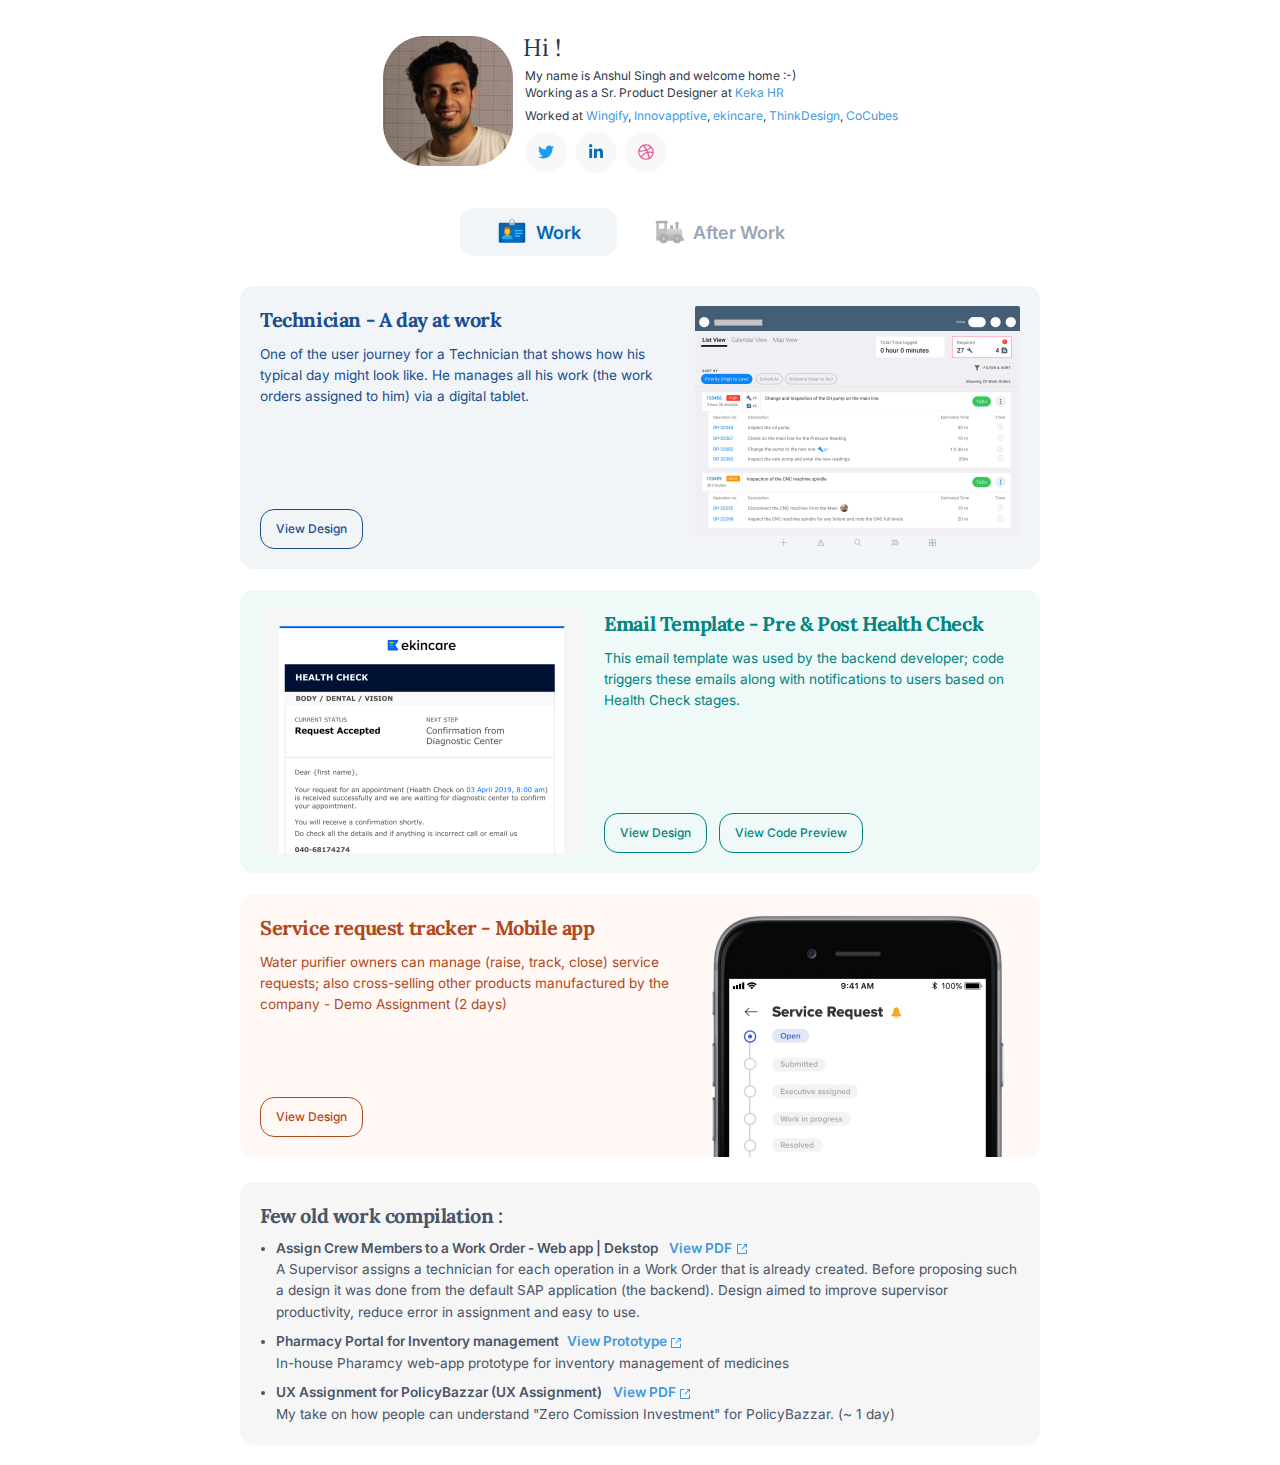
==== index.html @ ecc30ecf "modified font color, tweaked after work section" ====
<!--by Anshul Singh-->
<!--if you find any error in the code, or something odd...do ping me at anshulpro@gmail.com-->

<!DOCTYPE html>
<html>
    <head>
        <meta charset="utf-8">
        <meta http-equiv="X-UA-Compatible" content="IE=edge">
        <title>Anshul Singh</title>
        <meta name="description" content="Personal Website">
        <link rel="stylesheet" href="portfolio.css">
        <link href="design.min.css" rel="stylesheet">
        <meta name="viewport" content="width=device-width, initial-scale=1.0">
        
        <!-- Favicon code -->
        <link rel="apple-touch-icon" sizes="180x180" href="/images/favicon/apple-touch-icon.png">
        <link rel="icon" type="image/png" sizes="32x32" href="/images/favicon/favicon-32x32.png">
        <link rel="icon" type="image/png" sizes="16x16" href="/images/favicon/favicon-16x16.png">
        <link rel="manifest" href="/images/favicon/site.webmanifest">

        <!-- google font files -->
        <link rel="preconnect" href="https://fonts.googleapis.com">
        <link rel="preconnect" href="https://fonts.gstatic.com" crossorigin>
        <link href="https://fonts.googleapis.com/css2?family=Inter:wght@400;500;700&family=Lora:wght@700&display=swap" rel="stylesheet">

        <!-- JS file for scripting -->
        <script src="logic.js"></script>
        
        <!-- Global site tag (gtag.js) - Google Analytics -->
        <script async src="https://www.googletagmanager.com/gtag/js?id=UA-140131807-1"></script>
        <script>
            window.dataLayer = window.dataLayer || [];
            function gtag(){dataLayer.push(arguments);}
            gtag('js', new Date());
            gtag('config', 'UA-140131807-1');
        </script>
    </head>
   
    <body class="disable-select flex flex-col"> 

        <!--Introduction-->
        <section class="flex flex-row p-3 font-normal font-text mt-6 max-w-xl mx-5 self-center">
            <div class="flex-none">
                <img class="rounded-sm" style="height: 130px" src="assets/profile_pic.png">
            </div>
            <div class="flex flex-col ml-3 leading-none">
                <div class="font_lora text-2xl text-gray-800" style="margin-left: -2px;">Hi !</div>
                <div class="font_inter text-xs text-gray-800 mt-2 leading-snug">My name is Anshul Singh <wbr> and welcome home :-)</div>
                <div class="font_inter text-xs text-gray-800 leading-tight">Working as a Sr. Product Designer at <a target="_blank" class="text-blue-500" href="https://www.keka.com/">Keka HR</a>
                </div>
                <div class="font_inter text-xs text-gray-800 leading-tight mt-2">Worked at
                    <a target="_blank" class="text-blue-500" href="https://wingify.com/">Wingify</a>,
                    <a target="_blank" class="text-blue-500" href="https://www.innovapptive.com/">Innovapptive</a>, 
                    <a target="_blank" class="text-blue-500" href="https://www.ekincare.com/">ekincare</a>,
                    <a target="_blank" class="text-blue-500" href="https://think.design/">ThinkDesign</a>, 
                    <a target="_blank" class="text-blue-500" href="https://www.cocubes.com/">CoCubes</a>
                </div>
                <div class="flex flex-row items-center mt-2">
                    <a title="Twitter" target="_blank" class="button_twitter mr-2" href="https://twitter.com/anshulpro"><img class="h-4 w-4" src="assets/twitter.svg"></a>
                    <a title="Linkedin" target="_blank" class="button_linkedin mr-2" href="https://www.linkedin.com/in/anshulpro/"><img class="h-4 w-4" src="assets/linkedin.svg"></a>
                    <a title="Dribbble" target="_blank" class="button_dribbble" href="https://dribbble.com/anshulpro"><img class="h-4 w-4" src="assets/dribbble.svg"></a>
                </div>
            </div>
        </section>
        
        <!--Navigation switch-->
        <div id="nav_parent">
            <div id="work_tab" title="What I do on weekdays" class="tab_active" onclick="make_tab_active('work_tab')">
                <img src="/images/badge_24px.png">
                Work
            </div>
            <div id="afterwork_tab" title="What I do post work and on weekends" class="tab_inactive" onclick="make_tab_active('afterwork_tab')">
                <img src="/images/toy_train_24px.png">
                After Work
            </div>
        </div>

        <!--separator--> 
        <!-- <div class="h-px bg-gray-200"></div> -->
        
        
        <!--Work File-->
        <div id="work_container" class="flex-col items-center" style="display: flex;">

            <!-- New card design - d1 -->
            <div class="card_d1 mt-4 glass_container">
                <div class="flex flex-col">
                    <div class="card_heading_d1">Technician - A day at work</div>
                    <div class="card_content_d1">One of the user journey for a Technician that shows how his typical day might look like. He manages all his work (the work orders assigned to him) via a digital tablet.</div>
                    <a class="mt-auto mr-auto card_button_d1" target="_blank" rel="noopener noreferrer" href="/documents/A Day at Work - Technician.pdf">View Design </a>
                </div>
                <div class="card_image_d1">
                    <img src="/images/technician_thumbnail_1.jpg">
                </div>
            </div>

            <!-- New card design - d2 -->
            <div class="card_d2 mt-4">
                <div class="flex flex-col">
                    <div class="card_heading_d2">Email Template - Pre & Post Health Check</div>
                    <div class="card_content_d2">This email template was used by the backend developer; code triggers these emails along with notifications to users based on Health Check stages.</div>
                    <div class="flex flex-row mt-auto mr-auto">
                        <a class="card_button_d2 mr-3" target="_blank" rel="noopener noreferrer" href="https://www.figma.com/file/MGdmxMxaJiwRLvHV2NPERJhq/Book-Appointment-Mailer?node-id=0%3A1">View Design</a>
                        <a class="card_button_d2" target="_blank" rel="noopener noreferrer" href="https://htmlpreview.github.io/?https://github.com/anshulpro/Health-Check-Template/blob/master/html_mailer_health_check_2.html">View Code Preview</a>
                    </div>
                </div>
                <div class="card_image_d2">
                    <img src="/images/Email_thumbnail_1.jpg">
                </div>
            </div>

            <!-- New card design - d3 -->
            <div class="card_d3 mt-4 glass_container">
                <div class="flex flex-col">
                    <div class="card_heading_d3">Service request tracker - Mobile app</div>
                    <div class="card_content_d3">Water purifier owners can manage (raise, track, close) service requests; also cross-selling other products manufactured by the company - Demo Assignment (2 days)</div>
                    <a class="mt-auto mr-auto card_button_d3" target="_blank" rel="noopener noreferrer" href="/documents/Water Purifier - Anshul Singh.pdf">View Design </a>
                </div>
                <div class="card_image_d3">
                    <!-- <img src="/images/mobile_app_thumbnail_1.jpg"> -->
                </div>
            </div>

            <!-- Old Works card -->
            <div id= "old_works" class="mb-1 mt-4 mb-4">
                <div id="old_work_heading" class="text-gray-700 mb-2">Few old work compilation : </div>
                <div id="old_work_container" class="text-gray-700">
                    <ul class="list-disc ml-4">
                        <li><div class="font-semibold">Assign Crew Members to a Work Order - Web app | Dekstop <a target="_blank" class="text-blue-500 pl-2" href="/documents/Assign%20Crew%20Members%20to%20WO%20-%20Anshul%20Singh.pdf">
                            View PDF<span><img class="h-3 w-3 inline-flex ml-1" src="/assets/icon_external_link.svg" alt="external link icon"></span>
                            </a>
                            </div>A Supervisor assigns a technician for each operation in a Work Order that is already created. Before proposing such a design it was done from the default SAP application (the backend). Design aimed to improve supervisor productivity, reduce error in assignment and easy to use. 
                        </li> 
                        <li><div class="font-semibold mt-2">Pharmacy Portal for Inventory management<a target="_blank" class="text-blue-500 pl-2" href="https://4yzerr.axshare.com/#g=1&p=login_page">View Prototype
                            <span><img class="h-3 w-3 inline-flex" src="/assets/icon_external_link.svg" alt="external link icon"></span>
                        </a></div>In-house Pharamcy web-app prototype for inventory management of medicines</li>
                        
                        <li><div class="font-semibold mt-2">UX Assignment for PolicyBazzar (UX Assignment) <a target="_blank" class="text-blue-500 pl-2" href="/documents/PolicyBazzar-%20Anshul%20Singh.pdf">View PDF
                            <span><img class="h-3 w-3 inline-flex" src="/assets/icon_external_link.svg" alt="external link icon"></span></a></div>My take on how people can understand "Zero Comission Investment" for PolicyBazzar. (~ 1 day) </li>
                    </ul>
                </div>
            </div>
        </div>
        
        <!--after work-->
        <div id="afterwork_container" style="display: none;" class="flex-col items-center content-center mx-5 font_inter text-gray-800">
            
            <!--Articles on web-->
            <div class="flex flex-col mx-3 bg-gray-100 p-5 rounded my-2 card_800">
                <div class="text-gray-900 text-xs font-bold mb-2">📃 Articles
                </div>
                <ul class="text-xs">
                    <li>Conduct a interface audit<a class="text-blue-500 ml-1" href="https://medium.com/@anshulpro/conduct-an-interface-audit-288c7358df65">View<span><img class="h-3 w-3 ml-1 inline-flex" src="/assets/icon_external_link.svg" alt="external link icon"></span></a></li>
                    <li>A decent 5.1 channel home theatre system setup<a class="text-blue-500 ml-1" href="https://medium.com/@anshulpro/a-decent-5-1-channel-home-theatre-system-setup-5b1ed877fb19">View<span><img class="h-3 w-3 ml-1 inline-flex" src="/assets/icon_external_link.svg" alt="external link icon"></span></a></li>
                    <li>Driving two seven segment LED from Arduino<a class="text-blue-500 ml-1" href="https://www.instructables.com/Driving-Two-Seven-Segment-LED-from-Arduino/">View<span><img class="h-3 w-3 ml-1 inline-flex" src="/assets/icon_external_link.svg" alt="external link icon"></span></a></li>
                </ul>
            </div>
            
            <!--Other random Stuff-->
            <div class="mx-3 bg-gray-100 p-5 rounded my-2 card_800">
                <div class="text-gray-900 text-xs font-bold mb-2">🧊 Other Random Cool Stuff</div>
                <div class="text-xs text-gray-800">A virtual keyboard
                    <a target="_blank" class="ml-1 text-blue-500" href="/other/Virtual Keyboard/vc.html">View Demo<span><img class="h-3 w-3 ml-1 inline-flex" src="/assets/icon_external_link.svg" alt="external link icon"></span></a> 
                    <a target="_blank" class="ml-2 text-blue-500" href="https://www.notion.so/anshulpro/Virtual-Keyboard-59445b309db04668993710d0b5abd925">View Details<span><img class="h-3 w-3 ml-1 inline-flex" src="/assets/icon_external_link.svg" alt="external link icon"></span></a>
                </div>

                <div class="text-xs text-gray-800">A simple numeric calculator using vanilla JS (My wife challenged me. Did it).
                    <a target="_blank" class="ml-1 text-blue-500" href="/other/Calculator/calculator_v1.html">View Demo<span><img class="h-3 w-3 ml-1 inline-flex" src="/assets/icon_external_link.svg" alt="external link icon"></span></a> 
                    <a target="_blank" class="ml-2 text-blue-500" href="/other/Calculator/Design.pdf">View Design File<span><img class="h-3 w-3 ml-1 inline-flex" src="/assets/icon_external_link.svg" alt="external link icon"></span></a>
                </div>
            </div>

            <!--Books-->
            <div class="mx-3 bg-gray-100 p-5 rounded my-2 card_800">
                <div class="text-gray-900 text-xs font-bold">📚 Books
                    <div class="text-xs text-gray-800 mb-2 font-normal">Books I have read (few books also have notes):</div>
                </div>
                    <ul class="text-xs text-gray-800">
                        <li>Principles by <em>Ray Dalio</em><a class="text-blue-500 ml-1" href="https://docs.google.com/document/d/1eEBhYlCkMyzxvtZq8j9ve8iu35m36be7fmmbupQlkq0/edit?usp=sharing">View Notes<span><img class="h-3 w-3 ml-1 inline-flex" src="/assets/icon_external_link.svg" alt="external link icon"></span></a></li>
                        <li>Zero to One by <em>Peter Thiel</em><a href="#"></a></li>
                        <li>The Almanack of Naval Ravikant by <em>Eric Jorgenson</em><a href="#"></a></li>
                        <li>Deep Work by <em>Cal Newport</em><a href="#"></a></li>
                        <li>Factfulness by <em>Hans Rosling</em><a href="#"></a></li>
                        <li>The take-off and other true stories by indian cyclists by <em>Cyclop</em><a href="#"></a></li>
                        <li>Atomic Habits by <em>James Clear</em><a href="#"></a></li>
                        <li>Thinking, Fast and Slow by <em>Daniel Kahneman</em><a href="#"></a></li>
                        <li>Elon Musk by <em>Ashlee Vance</em><a href="#"></a></li>
                        <li>Designing Interfaces by <em>Jenifer Tidwell</em><a href="#"></a></li>
                        <li>Touch Design for Mobile Interfaces by <em>Steven Hoober</em></li>
                        <li>Creative Selection by <em>Ken Kocienda</em><a class="text-blue-500 ml-1" href="https://docs.google.com/document/d/12xP8xcz3LNFVRe5pMUOYU_jQ9MIkBicAxA8R_uWvnRI/edit?usp=sharing">View Notes<span><img class="h-3 w-3 ml-1 inline-flex" src="/assets/icon_external_link.svg" alt="external link icon"></span></a></li> 
                        <!-- <li>You're about to make a terrible mistake! by Oliver Sibony<a href="#"></a></li> -->
                    </ul>
            </div>

            <!--Gaming-->
            <div class="mx-3 bg-gray-100 p-5 rounded my-2 card_800">
                <div class="text-gray-900 text-xs font-bold mb-2">🎮 Gaming (mostly on PS4)
                    <ul class="list-disc ml-4 text-xs text-gray-800 font-normal">
                        <li><em>Horizon Zero Dawn</em> - No matter what I play next to it, I just cannot stop playing this game. Brilliant Graphics, beautiful story that combines everthying Man + machine + AI + Earth.</li>
                        <li><em>Detroit : Become Human </em> - A short but interactive game werein your actions drive the story forward. Good storyline, user interface is too good to ignore, esp. when you rebuild a scenario from a crime scene. </li>
                        <li><em>Hellblade: Senua's Sacrifice </em> - An Psychological horror action adventure game. Amazing sound design, visual puzzles and overall presentation. </li>
                        <li><em>Other</em> - Typoman, Inside, Limbo, Hue, Journey, Firewatch, Unravel 1 and 2, DriveClub, Uncharted series, Metal Gear Solid : Phantom Pain, COD : Infinite Warfare, God of War</li>
                    </ul>
                </div>
            </div>
            
            <!--Sports-->
            <div class="mx-3 bg-gray-100 p-5 rounded my-2 card_800">
                <div class="text-gray-900 text-xs font-bold">🏐 Sports
                    <ul class="list-disc ml-4 text-xs text-gray-800 font-normal">
                        <li><em>Badminton</em> - Started playing from 6th class onwards and never stopped. Proudly an Advanced Badminton Player.</li>
                        <li><em>Other</em> - Football, Cycling, Running (10km in 1:06)</li>
                    </ul>
                </div>
            </div>
        </div>
       
    </body>
</html>
---- portfolio.css ----
/* To disable the selection of text on the page */
.disable-select {
    user-select: none; /* supported by Chrome and Opera */
   -webkit-user-select: none; /* Safari */
   -khtml-user-select: none; /* Konqueror HTML */
   -moz-user-select: none; /* Firefox */
   -ms-user-select: none; /* Internet Explorer/Edge */
}

/* use inter as text font */
.font_text{
    font-family: Inter, sans-serif;
    font-style: normal;
    font-weight: 400;
    font-size: 0.85rem;
    line-height: 1.58;
}

.font_inter{
    font-family: Inter, sans-serif;
}

.font_lora{
    font-family: Lora, serif;
}


/* global image class*/
img{
    border-radius: 2px;
}

body{
    overflow-y: auto;
}
/* use this class on divs with 800px maxwidth */
.card_800{
    max-width: 800px;
    width: 100%;
}

/* styling for the twitter, linkedin and dribbble  */
.button_twitter, .button_linkedin, .button_dribbble{
    height: 42px;
    width: 42px;
    display: flex;
    align-items: center;
    justify-content: center;
    background-color: #f8f8f8;
    border-radius: 50%;
}
.button_twitter:hover{
    background-color: #E8F5FD;
}
.button_linkedin:hover{
    background-color: #ebebeb;
}
.button_dribbble:hover{
    background-color: #FFE6EF;
}

/* Card CSS */
.card_d1, .card_d2, .card_d3{
    margin: 5px 20px 5px 20px;
    padding: 20px 20px 20px 20px;
    background: rgba(26, 78, 144, 0.06);
    /* border: 1px solid #1A4E90; */
    border-radius: 14px;
    display: flex;
    flex-direction: row;
    max-width: 800px;
    justify-content: center;
    display: flex;
}
.card_d2{
    background: rgba(129, 205, 203, 0.13);
}
.card_d2{
    /* border: 1px solid #008581; */
    flex-direction: row-reverse;
}
.card_d3{
    background: rgba(248, 74, 0, 0.04);
}

.card_heading_d1, .card_heading_d2, .card_heading_d3{
    font-family: Lora, serif;
    font-style: normal;
    font-weight: 700;
    font-size: 1.25rem;
    line-height: 1.4;
    letter-spacing: -0.02em;
    color: #1A4E90;
}
.card_heading_d2{
    color: #008581;
}
.card_heading_d3{
    color: #B1491C;
}
.card_content_d1, .card_content_d2, .card_content_d3{
    font-family: Inter, sans-serif;
    font-style: normal;
    font-weight: 400;
    font-size: 0.85rem;
    line-height: 1.58;
    color: #1A4E90;
    margin-top: 10px;
}
.card_content_d2{
    color: #008581;
}
.card_content_d3{
    color: #B1491C;
}
.card_button_d1, .card_button_d2, .card_button_d3{
    display: flex;
    flex-direction: row;
    justify-content: center;
    align-items: center;
    padding: 10px 15px;
    
    border: 1px solid #1A4E90;
    box-sizing: border-box;
    border-radius: 14px;

    font-family: Inter;
    font-style: normal;
    font-weight: 500;
    font-size: 12px;
    line-height: 18px;
    color: #1A4E90;
    cursor: pointer;
}
.card_button_d2{
    border: 1px solid #008581;
    color: #008581;
    padding: 10px 15px;
}
.card_button_d3{
    border: 1px solid #B1491C;
    color: #B1491C;
    padding: 10px 15px;
}
.card_button_d1:hover{
    background-color: #1A4E90;
    color: #fff;
    border: 1px solid #1A4E90;
}
.card_button_d2:hover{
    background-color: #008581;
    color: #fff;
    border: 1px solid #008581;
}
.card_button_d3:hover{
    background-color: #B1491C;
    color: #fff;
    border: 1px solid #B1491C;
}
.card_image_d1, .card_image_d2, .card_image_d3{
    display: block;
    flex-grow: 0;
    flex-shrink: 0;
    width: 325px;
    height: 243px;
    border-radius: 2px;
    margin-left: 0.85rem;
}
.card_image_d2{
    margin-left: 0;
    margin-right: 1.2rem;
}
.card_image_d3{
    margin-bottom: -20px;
    display: block;
    flex-grow: 0;
    flex-shrink: 0;
    width: 325px;
    height: 243px;
    border-radius: 2px;
    margin-left: 0.85rem;
    background-image: url(/images/mobile_app_thumbnail_1.jpg);
    background-size: 100%;

}
.card_d1:hover, .card_d2:hover, .card_d3:hover{
    transform: scale(1.015);
    transition: transform 0.5s ease-in-out;
}
.card_d1:hover{
    box-shadow: 0px 4px 12px rgba(26, 78, 144, 0.13), 0px 0px 12px rgba(26, 78, 144, 0.09);
    transition: box-shadow 0.2s ease-in-out;
}
.card_d2:hover{
    box-shadow: 0px 4px 12px rgba(0, 133, 129, 0.13), 0px 0px 12px rgba(0, 133, 129, 0.09);
    transition: box-shadow 0.2s ease-in-out;
}
.card_d3:hover{
    box-shadow: 0px 4px 12px rgba(248, 74, 0, 0.13), 0px 0px 12px rgba(248, 74, 0, 0.09);
    transition: box-shadow 0.2s ease-in-out;
}

/* media query for the cards */
@media screen and (max-width: 700px) {
    .card_d1, .card_d3{
        flex-direction: column-reverse;
        align-items: center;
        width: 384px;
        padding: 20px;
    }
    .card_d2{
        flex-direction: column-reverse;
        align-items: center;
        width: 384px;
        padding: 20px;
    }
    .card_heading_d1, .card_heading_d2, .card_heading_d3{
       margin-top: 20px;
    }
    .card_content_d1, .card_content_d2, .card_content_d3{
        margin-top: 10px;
        margin-bottom: 26px;
    }
    .card_image_d1, .card_image_d2{
        margin-left: 0;
    }
    .card_image_d3{
            background-image: url(/images/Mobile_app_thumbnail_full.png);
            width: 100%;
            background-size: 100%;
            height: 635px;
            margin-bottom: 0px;
    }
    #old_works{
        width:384px;
    }
}

#old_works{
    max-width: 800px;
    margin: 20px;
    padding: 20px;
    background-color: #F6F6F6;
    border-radius: 14px;
}
#old_works:hover{
    transform: scale(1.015);
    transition: transform 0.5s ease-in-out;
    box-shadow: 0px 4px 12px rgba(207, 207, 207, 0.13), 0px 0px 12px rgba(198, 198, 198, 0.09);
    transition: box-shadow 0.2s ease-in-out;
}

#old_work_heading{
    font-family: Lora;
    font-style: normal;
    font-weight: bold;
    font-size: 1.25rem;
    line-height: 1.4;
    letter-spacing: -0.02em;
}

#old_work_container{
    font-family: Inter;
    font-style: normal;
    font-weight: normal;
    font-size: 0.85rem;
    line-height: 1.58;
}



/* Tab Navigation */
#nav_parent{
    height: 35px;
    display: flex;
    flex-direction: row;
    justify-content: center;
    align-items: center;
    font-family: Inter;
    font-style: normal;
    font-weight: 600;
    font-size: 18px;
    line-height: 19px;
    margin: 30px 0 20px 0;
}

/* Active tab properties */
.tab_active{
    color: #0367B8;

    display: flex;
    justify-content: center;
    align-items: center;
    padding: 8px 36px;
    background: rgba(26, 78, 144, 0.06);
    border-radius: 14px;  
}
.tab_active > img{
    width: 2rem;
    margin-right: .5rem;
}
.tab_active:hover{
    background: rgba(26, 78, 144, 0.12);
    cursor: none;
}

/* Inactive tab properties */
.tab_inactive{
    background: #Fff;
    color: #9AA5B5;

    display: flex;
    justify-content: center;
    align-items: center;
    padding: 8px 36px;
    border-radius: 14px;
}
.tab_inactive:hover{
    cursor: pointer;
    color: #0367B8;
}
/* making a tab image as grayscale */
.tab_inactive > img{
    -webkit-filter: grayscale(100%);
    filter: grayscale(100%);
    width: 2rem;
    opacity: .5;
    margin-right: .5rem;
}
.tab_inactive:hover > img{
    filter: none;
    -webkit-filter: none;
    opacity: 100%;
}
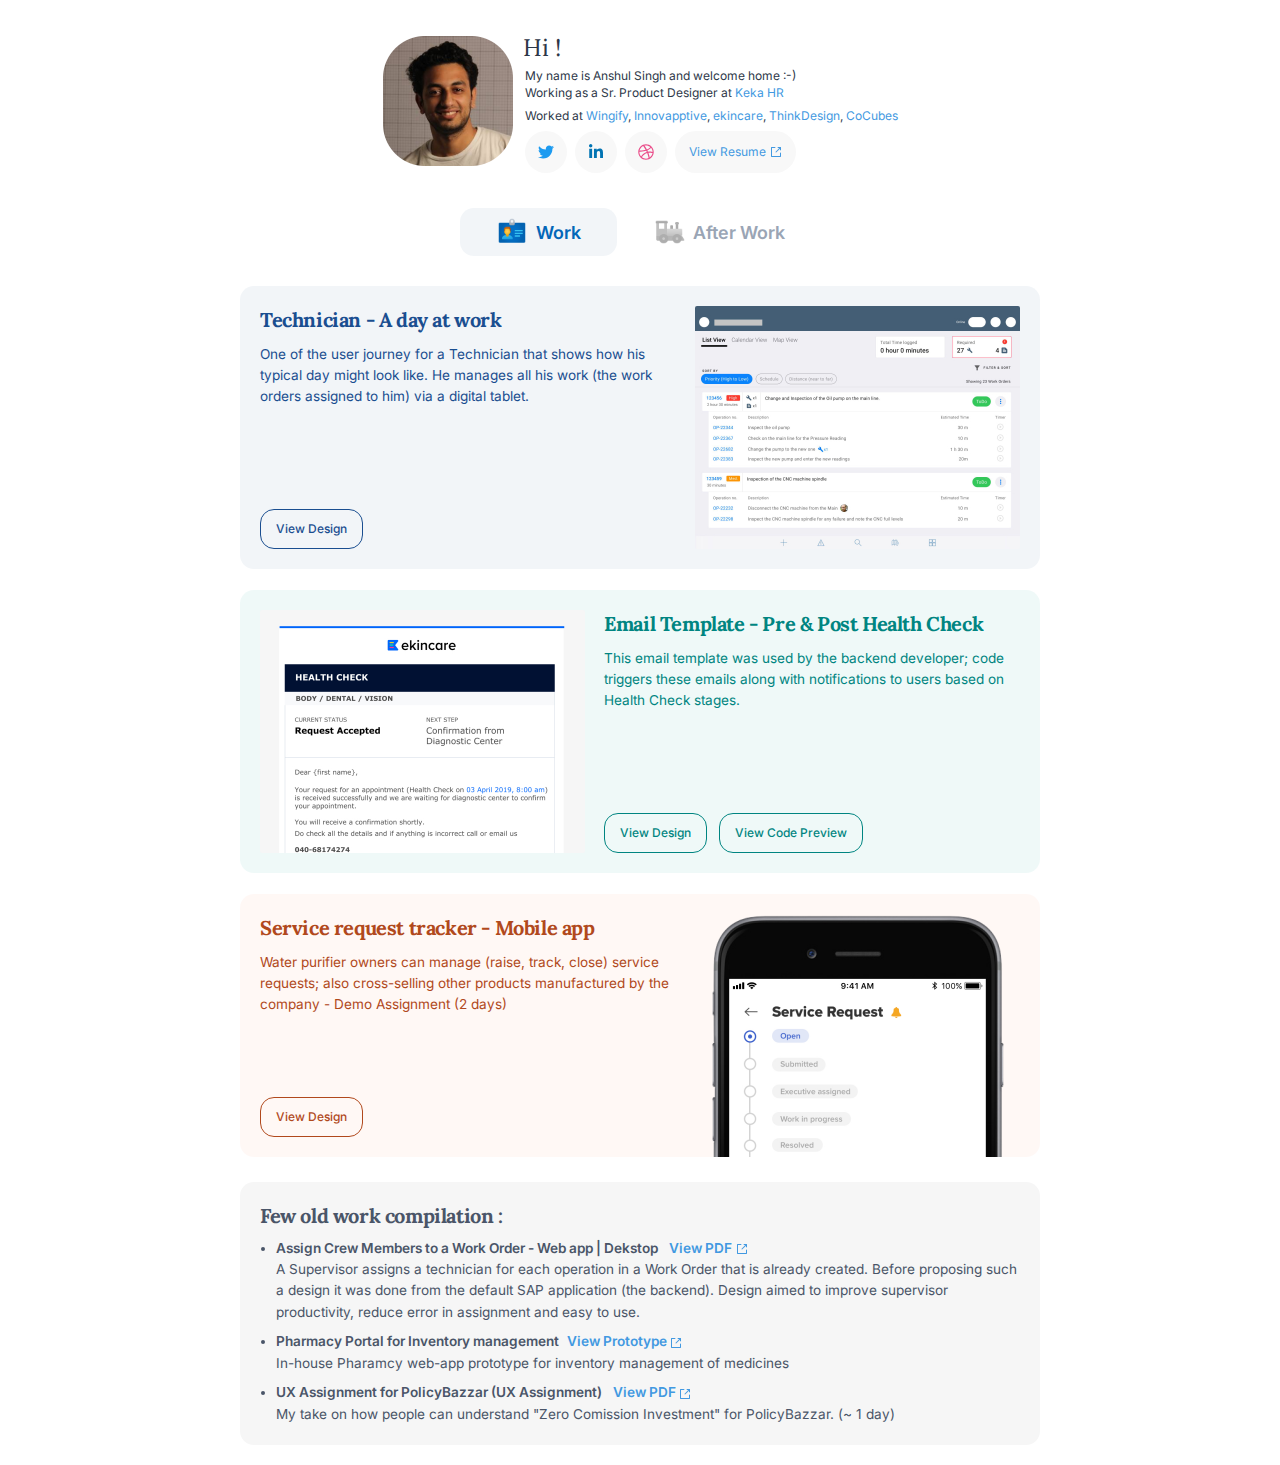
==== commit 96e7a718: "added resume button also to the intro" ====
--- a/index.html
+++ b/index.html
@@ -58,7 +58,11 @@
                 <div class="flex flex-row items-center mt-2">
                     <a title="Twitter" target="_blank" class="button_twitter mr-2" href="https://twitter.com/anshulpro"><img class="h-4 w-4" src="assets/twitter.svg"></a>
                     <a title="Linkedin" target="_blank" class="button_linkedin mr-2" href="https://www.linkedin.com/in/anshulpro/"><img class="h-4 w-4" src="assets/linkedin.svg"></a>
-                    <a title="Dribbble" target="_blank" class="button_dribbble" href="https://dribbble.com/anshulpro"><img class="h-4 w-4" src="assets/dribbble.svg"></a>
+                    <a title="Dribbble" target="_blank" class="button_dribbble mr-2" href="https://dribbble.com/anshulpro"><img class="h-4 w-4" src="assets/dribbble.svg"></a>
+                    <a title="View my latest Resume" target="_blank" class="button_resume hover:bg-gray-200" href="/documents/Anshul Singh Resume.pdf">
+                        <div class="font_inter text-xs text-blue-500">View Resume</div>
+                        <img class="h-3 w-3 ml-1" src="assets/icon_external_link.svg">
+                    </a>
                 </div>
             </div>
         </section>
--- a/portfolio.css
+++ b/portfolio.css
@@ -37,6 +37,16 @@
 .card_800{
     max-width: 800px;
     width: 100%;
+}
+/* styling for resume button */
+.button_resume{
+    height: 42px;
+    display: flex;
+    align-items: center;
+    justify-content: center;
+    background-color: #f8f8f8;
+    border-radius: 21px;
+    padding: 0 14px 0 14px;
 }
 
 /* styling for the twitter, linkedin and dribbble  */
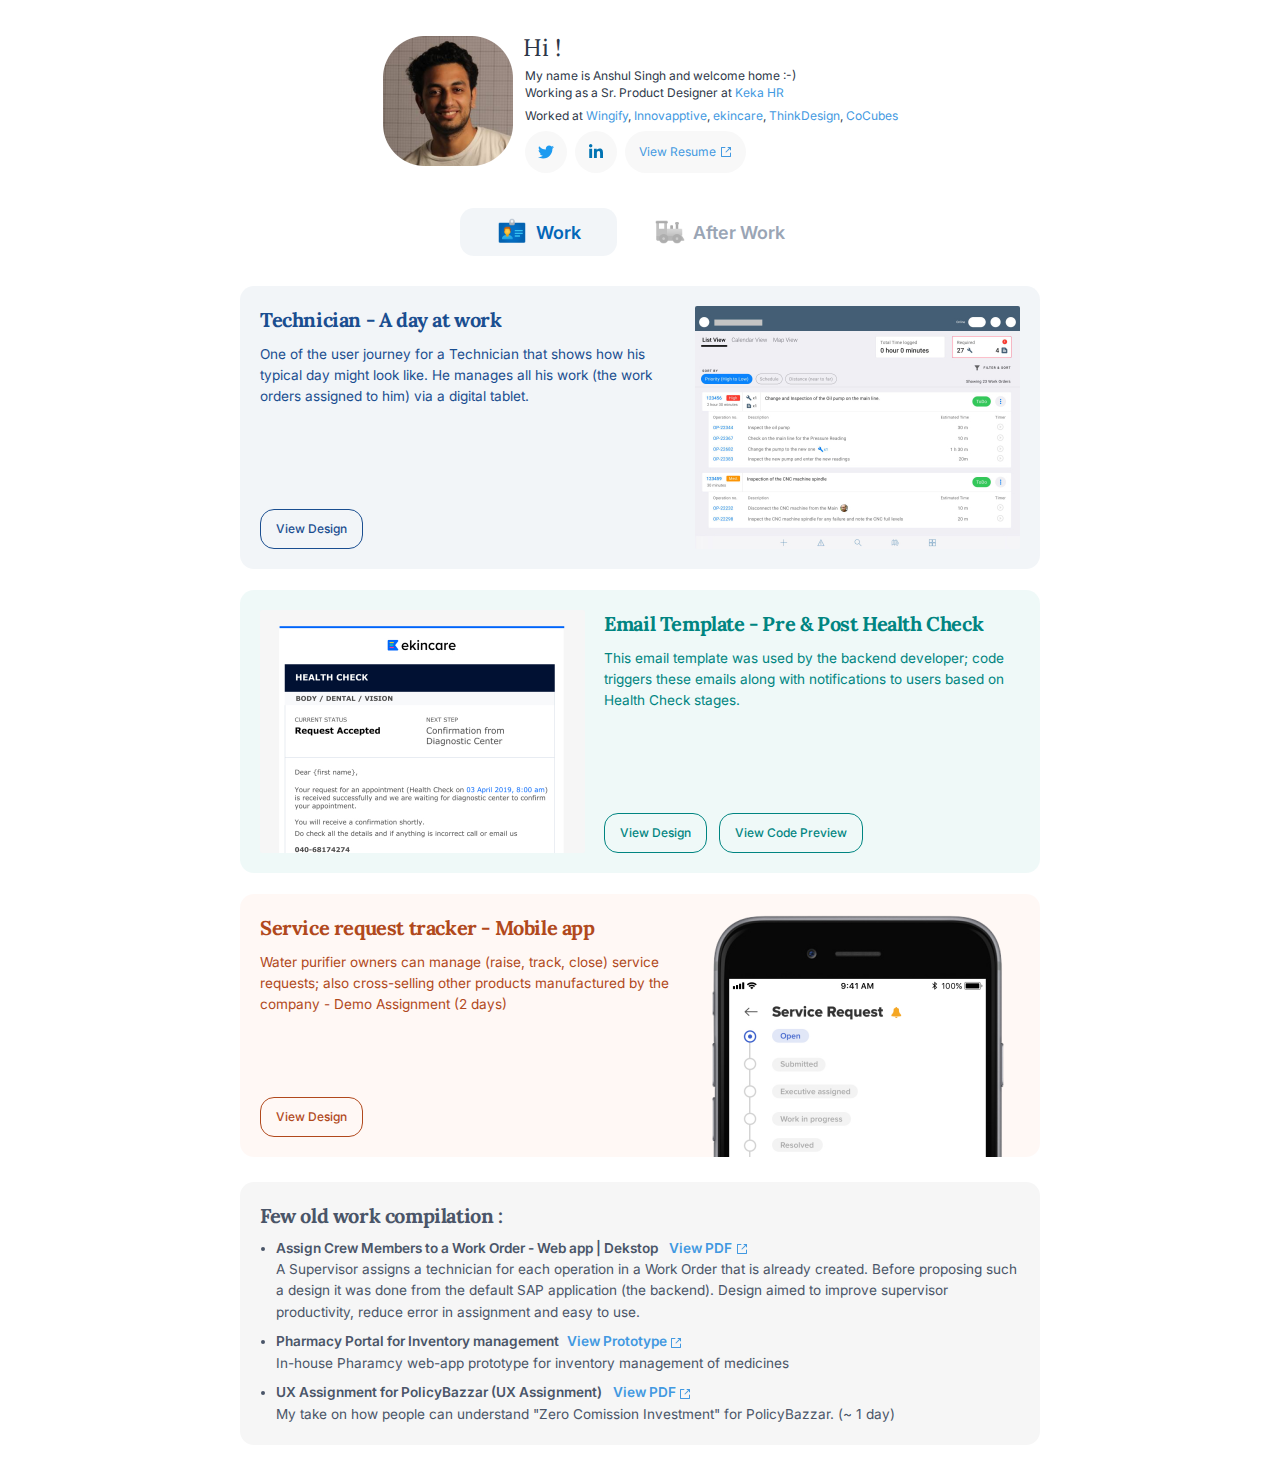
==== commit 4103bfe7: "refactoring Page" ====
--- a/index.html
+++ b/index.html
@@ -58,7 +58,6 @@
                 <div class="flex flex-row items-center mt-2">
                     <a title="Twitter" target="_blank" class="button_twitter mr-2" href="https://twitter.com/anshulpro"><img class="h-4 w-4" src="assets/twitter.svg"></a>
                     <a title="Linkedin" target="_blank" class="button_linkedin mr-2" href="https://www.linkedin.com/in/anshulpro/"><img class="h-4 w-4" src="assets/linkedin.svg"></a>
-                    <a title="Dribbble" target="_blank" class="button_dribbble mr-2" href="https://dribbble.com/anshulpro"><img class="h-4 w-4" src="assets/dribbble.svg"></a>
                     <a title="View my latest Resume" target="_blank" class="button_resume hover:bg-gray-200" href="/documents/Anshul Singh Resume.pdf">
                         <div class="font_inter text-xs text-blue-500">View Resume</div>
                         <img class="h-3 w-3 ml-1" src="assets/icon_external_link.svg">
--- a/portfolio.css
+++ b/portfolio.css
@@ -50,7 +50,7 @@
 }
 
 /* styling for the twitter, linkedin and dribbble  */
-.button_twitter, .button_linkedin, .button_dribbble{
+.button_twitter, .button_linkedin{
     height: 42px;
     width: 42px;
     display: flex;
@@ -58,15 +58,13 @@
     justify-content: center;
     background-color: #f8f8f8;
     border-radius: 50%;
+    flex-shrink: 0;;
 }
 .button_twitter:hover{
     background-color: #E8F5FD;
 }
 .button_linkedin:hover{
     background-color: #ebebeb;
-}
-.button_dribbble:hover{
-    background-color: #FFE6EF;
 }
 
 /* Card CSS */
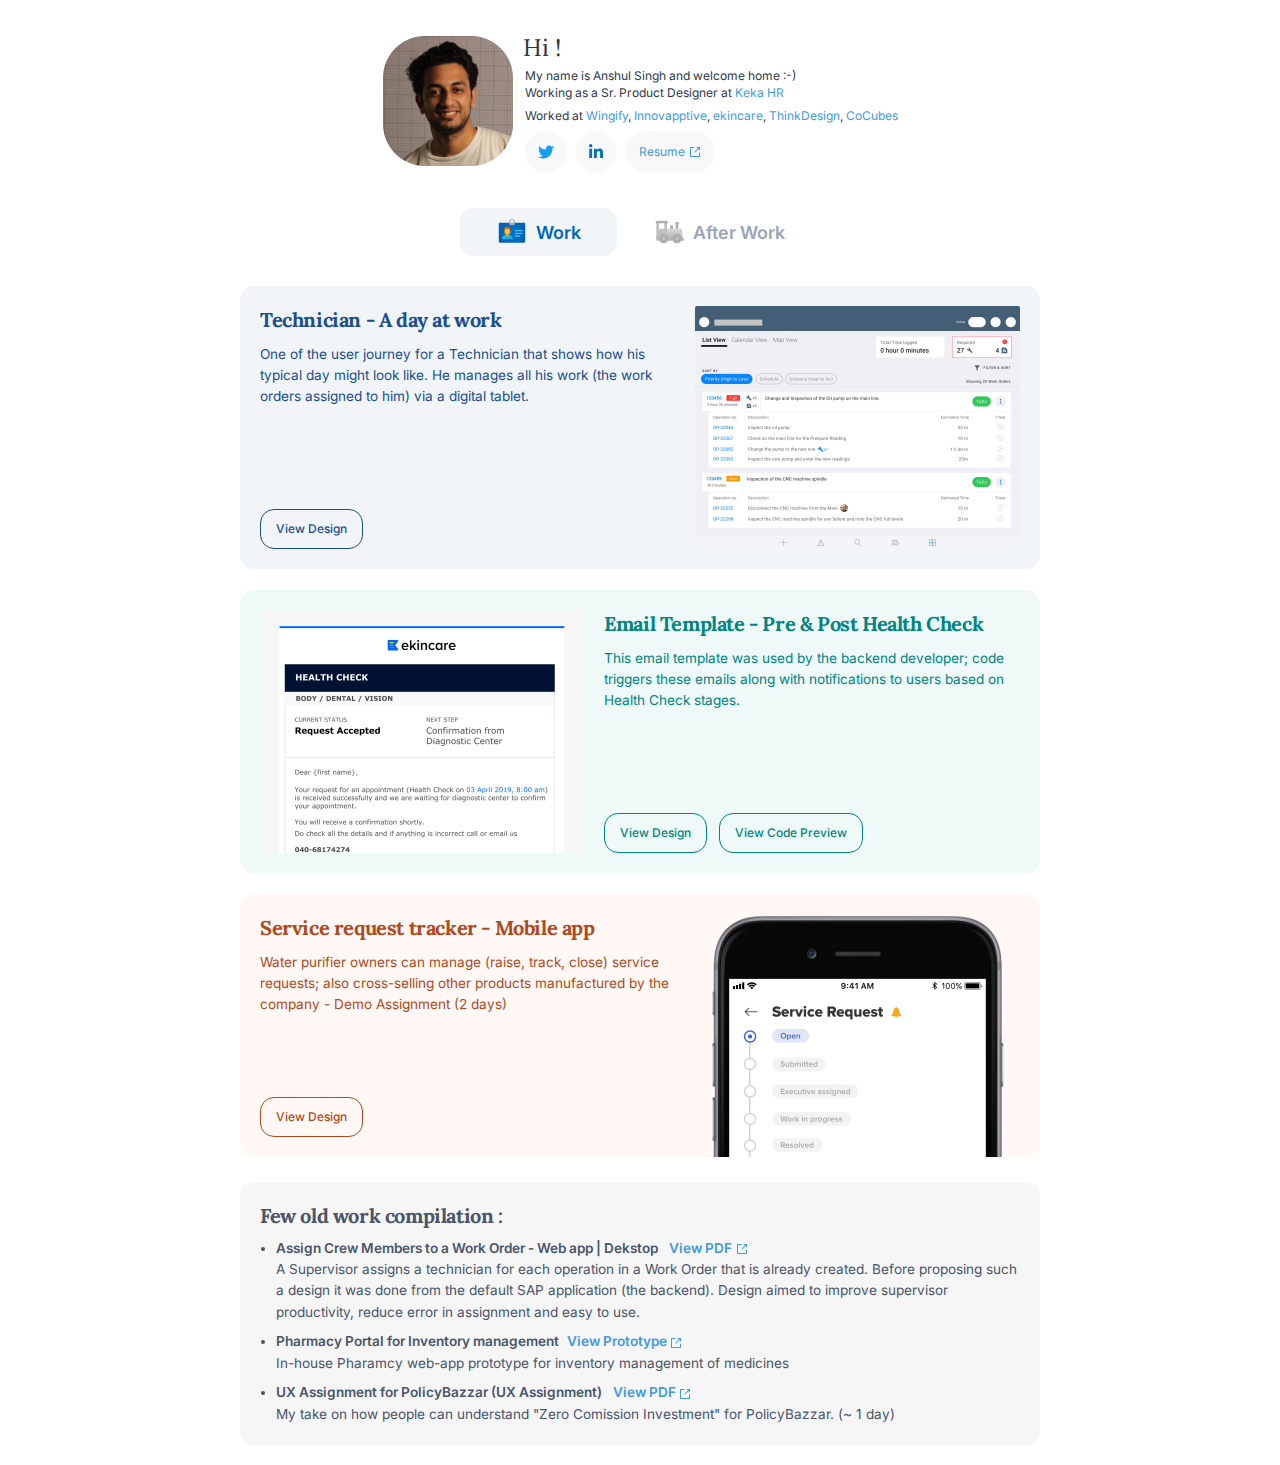
==== commit 69721eee: "refactoring" ====
--- a/index.html
+++ b/index.html
@@ -59,7 +59,7 @@
                     <a title="Twitter" target="_blank" class="button_twitter mr-2" href="https://twitter.com/anshulpro"><img class="h-4 w-4" src="assets/twitter.svg"></a>
                     <a title="Linkedin" target="_blank" class="button_linkedin mr-2" href="https://www.linkedin.com/in/anshulpro/"><img class="h-4 w-4" src="assets/linkedin.svg"></a>
                     <a title="View my latest Resume" target="_blank" class="button_resume hover:bg-gray-200" href="/documents/Anshul Singh Resume.pdf">
-                        <div class="font_inter text-xs text-blue-500">View Resume</div>
+                        <div class="font_inter text-xs text-blue-500">Resume</div>
                         <img class="h-3 w-3 ml-1" src="assets/icon_external_link.svg">
                     </a>
                 </div>
--- a/portfolio.css
+++ b/portfolio.css
@@ -47,6 +47,7 @@
     background-color: #f8f8f8;
     border-radius: 21px;
     padding: 0 14px 0 14px;
+    flex-shrink: 0;
 }
 
 /* styling for the twitter, linkedin and dribbble  */
@@ -58,7 +59,7 @@
     justify-content: center;
     background-color: #f8f8f8;
     border-radius: 50%;
-    flex-shrink: 0;;
+    flex-shrink: 0;
 }
 .button_twitter:hover{
     background-color: #E8F5FD;
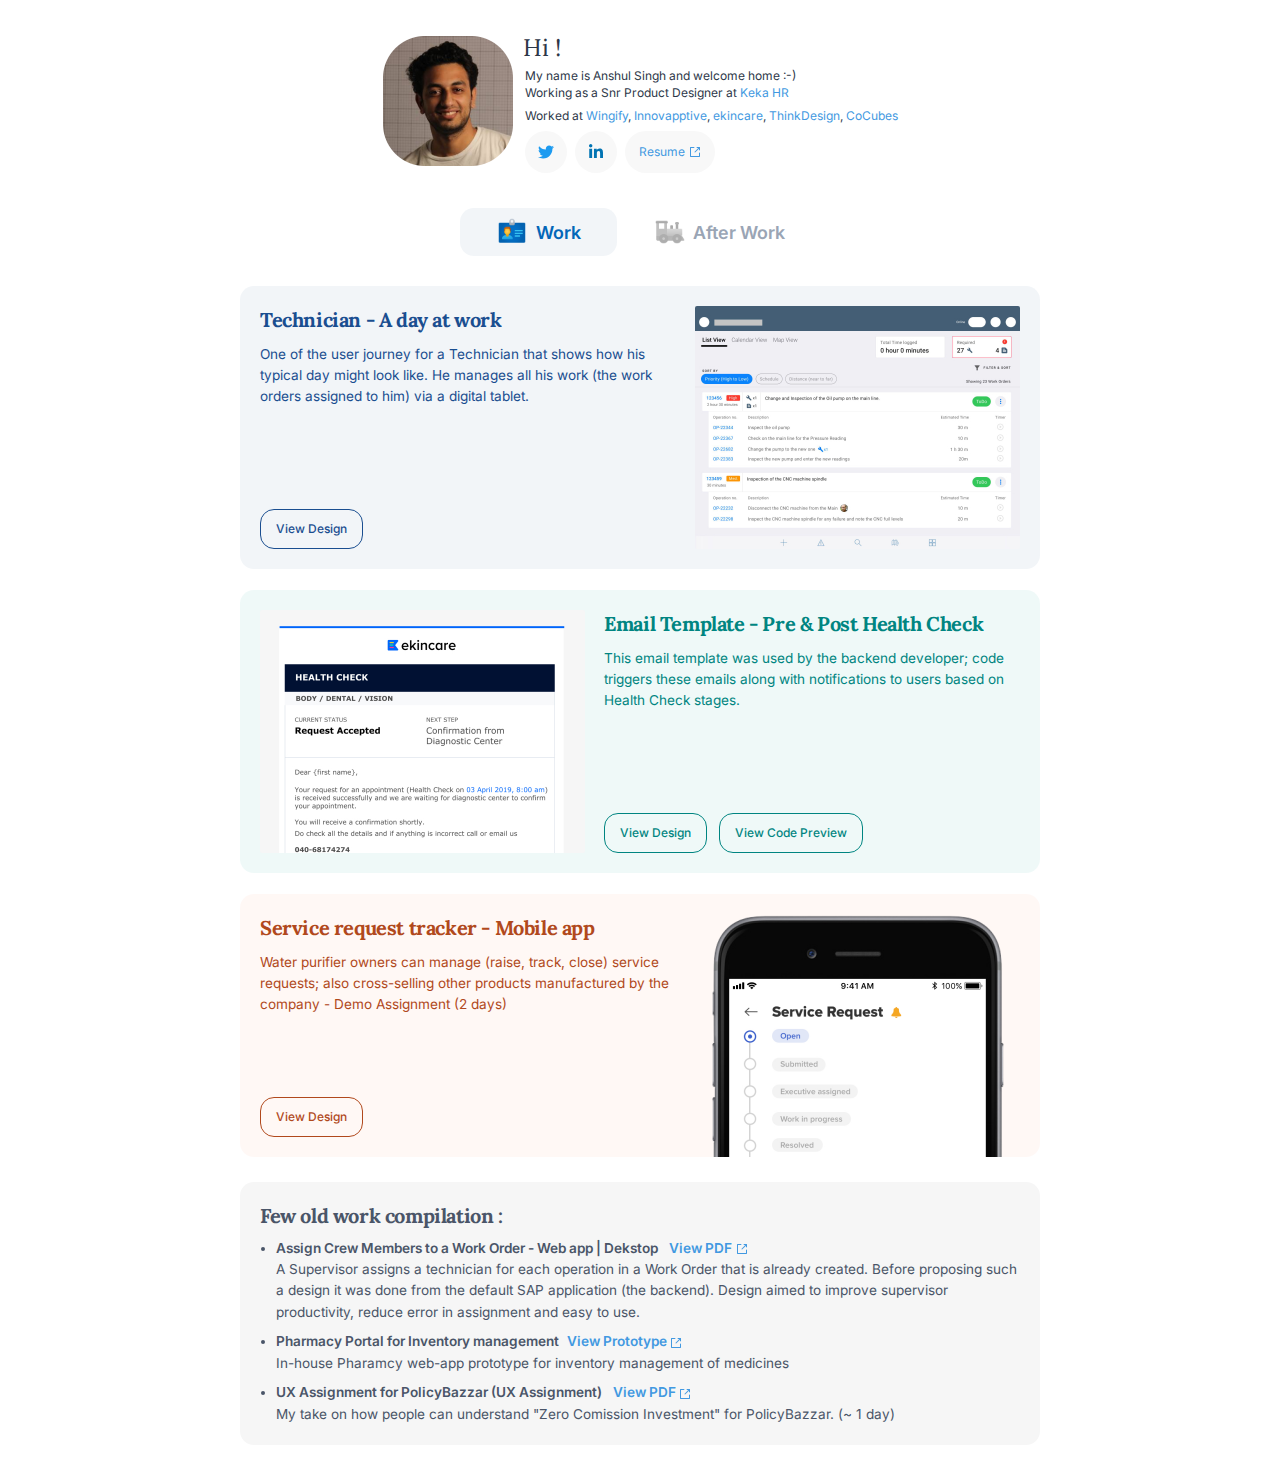
==== commit 278d81fd: "chnaged the senior short form" ====
--- a/index.html
+++ b/index.html
@@ -46,7 +46,7 @@
             <div class="flex flex-col ml-3 leading-none">
                 <div class="font_lora text-2xl text-gray-800" style="margin-left: -2px;">Hi !</div>
                 <div class="font_inter text-xs text-gray-800 mt-2 leading-snug">My name is Anshul Singh <wbr> and welcome home :-)</div>
-                <div class="font_inter text-xs text-gray-800 leading-tight">Working as a Sr. Product Designer at <a target="_blank" class="text-blue-500" href="https://www.keka.com/">Keka HR</a>
+                <div class="font_inter text-xs text-gray-800 leading-tight">Working as a Snr Product Designer at <a target="_blank" class="text-blue-500" href="https://www.keka.com/">Keka HR</a>
                 </div>
                 <div class="font_inter text-xs text-gray-800 leading-tight mt-2">Worked at
                     <a target="_blank" class="text-blue-500" href="https://wingify.com/">Wingify</a>,
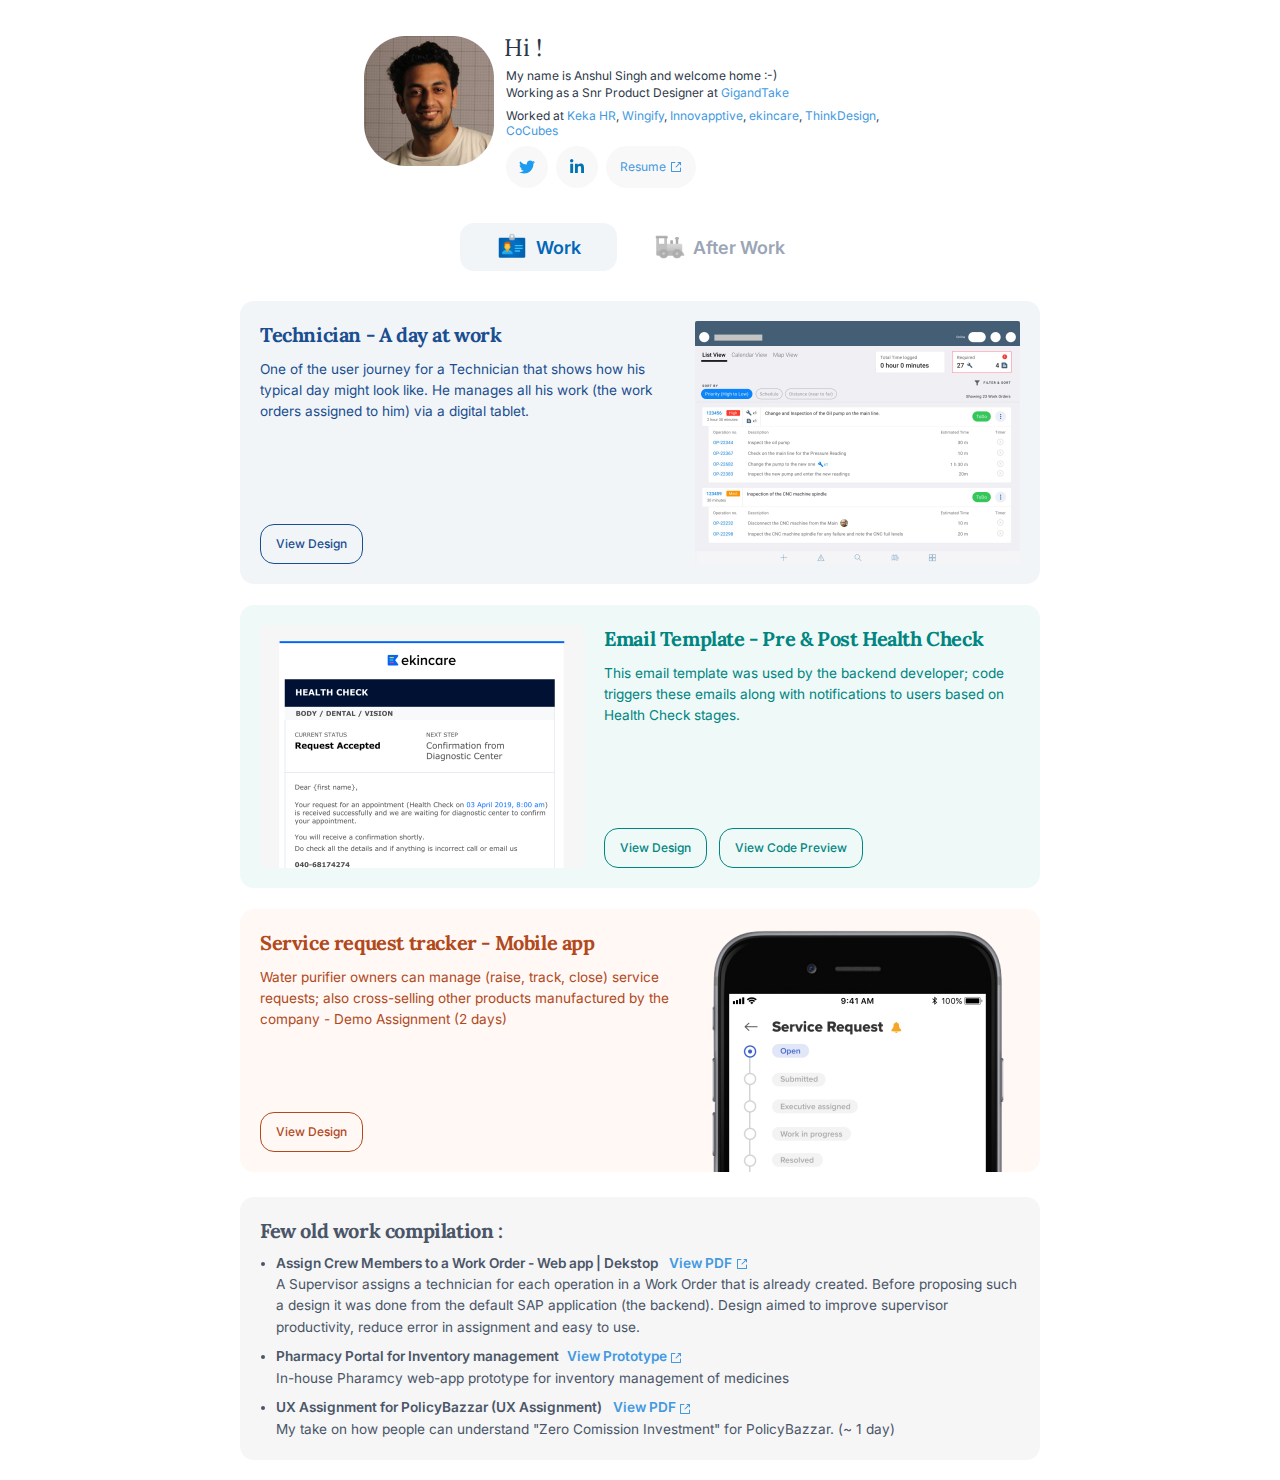
==== commit 304983ca: "Update index.html" ====
--- a/index.html
+++ b/index.html
@@ -26,14 +26,7 @@
         <!-- JS file for scripting -->
         <script src="logic.js"></script>
         
-        <!-- Global site tag (gtag.js) - Google Analytics -->
-        <script async src="https://www.googletagmanager.com/gtag/js?id=UA-140131807-1"></script>
-        <script>
-            window.dataLayer = window.dataLayer || [];
-            function gtag(){dataLayer.push(arguments);}
-            gtag('js', new Date());
-            gtag('config', 'UA-140131807-1');
-        </script>
+        <!-- Removed Google Analytics-->
     </head>
    
     <body class="disable-select flex flex-col"> 
@@ -46,9 +39,10 @@
             <div class="flex flex-col ml-3 leading-none">
                 <div class="font_lora text-2xl text-gray-800" style="margin-left: -2px;">Hi !</div>
                 <div class="font_inter text-xs text-gray-800 mt-2 leading-snug">My name is Anshul Singh <wbr> and welcome home :-)</div>
-                <div class="font_inter text-xs text-gray-800 leading-tight">Working as a Snr Product Designer at <a target="_blank" class="text-blue-500" href="https://www.keka.com/">Keka HR</a>
+                <div class="font_inter text-xs text-gray-800 leading-tight">Working as a Snr Product Designer at <a target="_blank" class="text-blue-500" href="https://www.gigandtake.com/">GigandTake</a>
                 </div>
                 <div class="font_inter text-xs text-gray-800 leading-tight mt-2">Worked at
+                    <a target="_blank" class="text-blue-500" href="https://www.keka.com/">Keka HR</a>,
                     <a target="_blank" class="text-blue-500" href="https://wingify.com/">Wingify</a>,
                     <a target="_blank" class="text-blue-500" href="https://www.innovapptive.com/">Innovapptive</a>, 
                     <a target="_blank" class="text-blue-500" href="https://www.ekincare.com/">ekincare</a>,
@@ -197,7 +191,7 @@
 
             <!--Gaming-->
             <div class="mx-3 bg-gray-100 p-5 rounded my-2 card_800">
-                <div class="text-gray-900 text-xs font-bold mb-2">🎮 Gaming (mostly on PS4)
+                <div class="text-gray-900 text-xs font-bold mb-2">🎮 Gaming (on PS4)
                     <ul class="list-disc ml-4 text-xs text-gray-800 font-normal">
                         <li><em>Horizon Zero Dawn</em> - No matter what I play next to it, I just cannot stop playing this game. Brilliant Graphics, beautiful story that combines everthying Man + machine + AI + Earth.</li>
                         <li><em>Detroit : Become Human </em> - A short but interactive game werein your actions drive the story forward. Good storyline, user interface is too good to ignore, esp. when you rebuild a scenario from a crime scene. </li>
